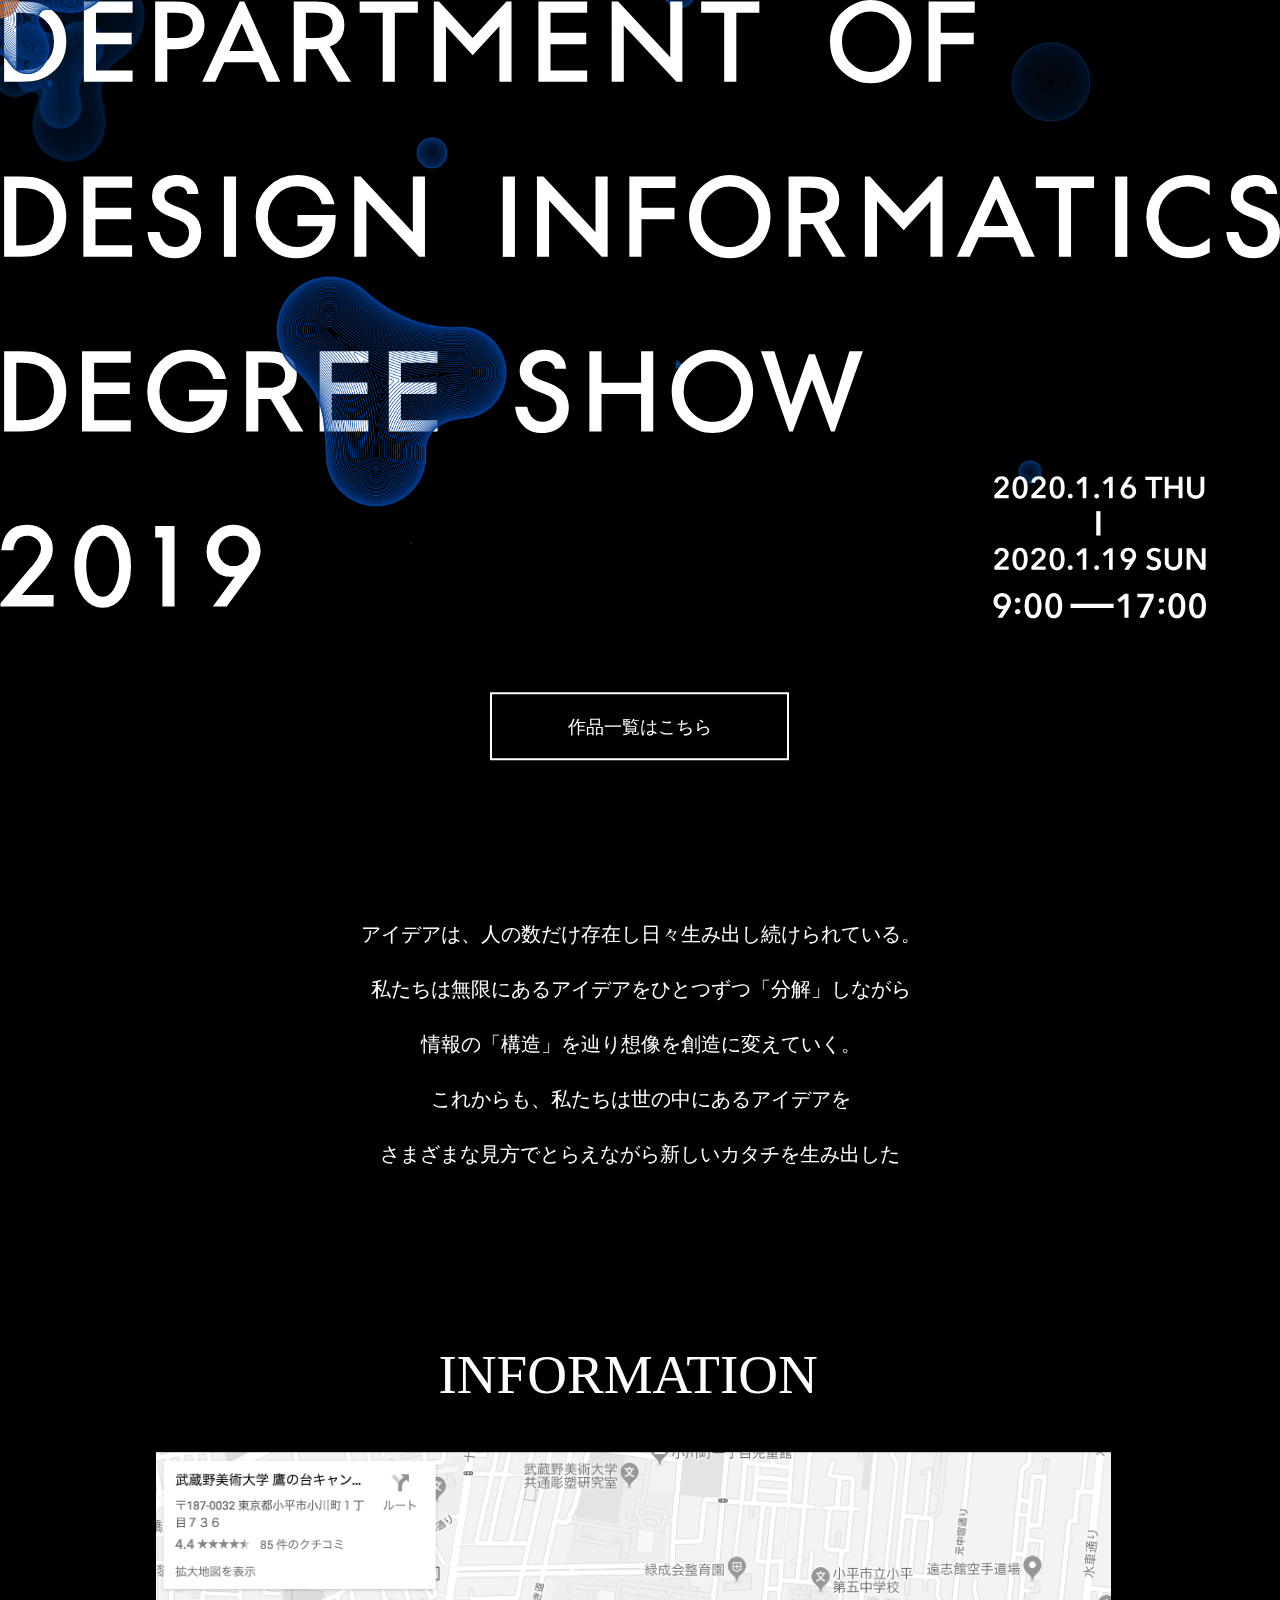
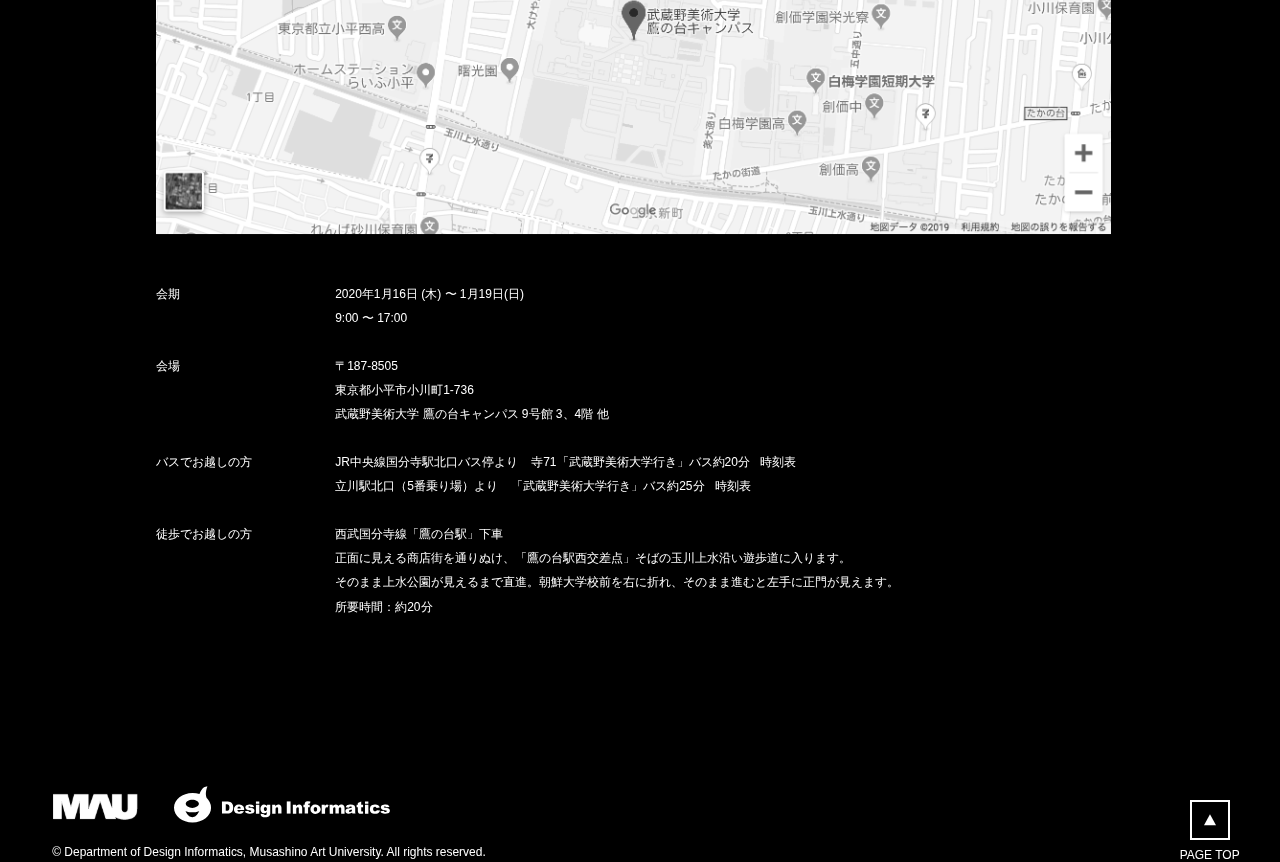
==== index.html @ 3bbe134b "Update index.html" ====
<!DOCTYPE html>
<html lang="ja">

<head>
    <meta charset="UTF-8">
    <link rel="stylesheet" href="style.css">
    <script src="https://ajax.googleapis.com/ajax/libs/jquery/3.4.1/jquery.min.js"></script>
    <title>test</title>
</head>

<body>
    <a href="index.html" class="button-works">
       
   </a>
    <div class="hov1"></div>
    <div class="hov2"></div>
    <div class="hov3"></div>
    <div class="hov4"></div>
    <div class="hov5"></div>
    <video src="mv2.mp4" class="bg1" loop autoplay muted></video>
    <img src="2019.11.13.svg">
    <script>
        if (!navigator.userAgent.match(/(iPhone|iPad|iPod|Android)/)) {
            $(function() {
                var body = document.body;
                var cursor = document.createElement("div");
                var stalker = document.createElement("img");
                var stalker2 = document.createElement("img");
                var stalker3 = document.createElement("img");
                var stalker4 = document.createElement("img");
                var stalker5 = document.createElement("img");
                stalker.setAttribute("src", "img/ball.png");
                stalker2.setAttribute("src", "img/ball2.png");
                stalker3.setAttribute("src", "img/ball3.png");
                stalker4.setAttribute("src", "img/ball8.png");
                stalker5.setAttribute("src", "img/ball5.png");
                cursor.id = "cursor";
                stalker.id = "stalker";
                stalker2.id = "stalker2";
                stalker3.id = "stalker3";
                stalker4.id = "stalker4";
                stalker5.id = "stalker5";
                body.appendChild(cursor);
                body.appendChild(stalker);
                body.appendChild(stalker2);
                body.appendChild(stalker3);
                body.appendChild(stalker4);
                body.appendChild(stalker5);
                body.addEventListener("mousemove", function(e) {
                    cursor.style.left = e.clientX + "px";
                    cursor.style.top = e.clientY + "px";
                    stalker.style.left = e.clientX + "px";
                    stalker.style.top = e.clientY + "px";
                    stalker2.style.left = e.clientX + "px";
                    stalker2.style.top = e.clientY + "px";
                    stalker3.style.left = e.clientX + "px";
                    stalker3.style.top = e.clientY + "px";
                    stalker4.style.left = e.clientX + "px";
                    stalker4.style.top = e.clientY + "px";
                    stalker5.style.left = e.clientX + "px";
                    stalker5.style.top = e.clientY + "px";
                }, false);

                $(".hov1").on("mouseenter", function() {
                    $('#stalker2').addClass("active");
                });
                 $(".hov2").on("mouseenter", function() {
                    $('#stalker').addClass("active");
                });
                 $(".hov3").on("mouseenter", function() {
                    $('#stalker3').addClass("active");
                });
                 $(".hov4").on("mouseenter", function() {
                    $('#stalker4').addClass("active");
                });
                 $(".hov5").on("mouseenter", function() {
                    $('#stalker5').addClass("active");
                });
                
                
                $(".hov1").on("mouseleave", function() {
                    $('#cursor').removeClass("active");
                    $('#stalker2').removeClass("active");
                });
                $(".hov2").on("mouseleave", function() {
                    $('#cursor').removeClass("active");
                    $('#stalker').removeClass("active");
                });
                $(".hov3").on("mouseleave", function() {
                    $('#cursor').removeClass("active");
                    $('#stalker3').removeClass("active");
                });
                $(".hov4").on("mouseleave", function() {
                    $('#cursor').removeClass("active");
                    $('#stalker4').removeClass("active");
                });
                $(".hov5").on("mouseleave", function() {
                    $('#cursor').removeClass("active");
                    $('#stalker5').removeClass("active");
                });
                //                $(".hov2").on("mouseenter", function() {
                //                    $('#cursor').addClass("active");
                //                    $('#stalker2').addClass("active");
                //                });
                //
                //                $(".hov2").on("mouseleave", function() {
                //                    $('#cursor').removeClass("active");
                //                    $('#stalker2').removeClass("active");
                //                });
                //                $(".hov3").on("mouseenter", function() {
                //                    $('#cursor').addClass("active");
                //                    $('#stalker3').addClass("active");
                //                });
                //
                //                $(".hov3").on("mouseleave", function() {
                //                    $('#cursor').removeClass("active");
                //                    $('#stalker3').removeClass("active");
                //                });

            });
        }

    </script>
</body>

</html>
---- style.css ----
* {
    margin: 0;
    padding: 0;
    overscroll-behavior: none;
        cursor: none;
}

html {
    background-color: #000;
}

.bg1 {
    position: fixed;
    width: 100vw;
    z-index: 1;
}

img {
    width: 100vw;
    position: absolute;
    z-index: 2;
}

#cursor {
    position: fixed;
    -webkit-transform: translate(-50%, -50%);
    transform: translate(-50%, -50%);
    background: #e2803d;
    width: 3vw;
    height: 3vw;
    opacity: 0.8;
    border-radius: 100%;
    pointer-events: none;
    z-index: 10;
}

/*
#cursor.active {
    transform: scale(0);
    z-index: 10;
}
*/

#stalker {
    position: fixed;
    -webkit-transform: scale(1) translate(-50%, -50%);
    transform: scale(1) translate(-50%, -50%);
    width: 18vw;
    height: 18vw;
    transition: 7s;
    pointer-events: none;
    z-index: 10;
}
#stalker2 {
    position: fixed;
    -webkit-transform: scale(1) translate(-120%, -120%);
    transform: scale(1) translate(-120%, -120%);
    width: 18vw;
    height: 18vw;
    transition: 12s;
    pointer-events: none;
    z-index: 10;
}
#stalker3 {
    position: fixed;
    -webkit-transform: scale(1) translate(120%, 120%);
    transform: scale(1) translate(120%, 120%);
    width: 18vw;
    height: 18vw;
    transition: 11s;
    pointer-events: none;
    z-index: 10;
}
#stalker4 {
    position: fixed;
    -webkit-transform: scale(1) translate(-140%, 60%);
    transform: scale(1) translate(-140%, 60%);
    width: 18vw;
    height: 18vw;
    transition: 13s;
    pointer-events: none;
    z-index: 10;
}
#stalker5 {
    position: fixed;
    -webkit-transform: scale(1) translate(180%, -100%);
    transform: scale(1) translate(180%, -100%);
    width: 18vw;
    height: 18vw;
    transition: 14s;
    pointer-events: none;
    z-index: 10;
}

#stalker.active {
    -webkit-transform: translate(50%, 50%) scale(1.9);
    transform: translate(50%, 50%) scale(1.9);
    transition: 8s;
    z-index: 10;
}
#stalker2.active {
    -webkit-transform: translate(-150%, -150%) scale(1.9);
    transform: translate(-150%, -150%) scale(1.9);
    transition: 8s;
    z-index: 10;
}
#stalker3.active {
    -webkit-transform: translate(50%, 70%) scale(1.9);
    transform: translate(50%, 70%) scale(1.9);
    transition: 8s;
    z-index: 10;
}
#stalker4.active {
    -webkit-transform: translate(-50%, -120%) scale(1.9);
    transform: translate(50%, -120%) scale(1.9);
    transition: 8s;
    z-index: 10;
}
#stalker5.active {
    -webkit-transform: translate(50%, 50%) scale(1.9);
    transform: translate(50%, 50%) scale(1.9);
    transition: 8s;
    z-index: 10;
}

.hov1{
    position: fixed;
    margin-top: 5vw;
    width: 100vw;
    height: 14vw;
/*    background-color: #fff;*/
    z-index: 11;
}
.hov2{
    position: fixed;
    margin-top: 19vw;
    width: 100vw;
    height: 13vw;
/*    background-color: #fff;*/
    z-index: 11;
}
.hov3{
    position: fixed;
    margin-top: 32vw;
    width: 100vw;
    height: 14vw;
/*    background-color: #fff;*/
    z-index: 11;
}
.hov4{
    position: fixed;
    width: 23vw;
    height: 100vw;
/*    background-color: #fff;*/
    z-index: 11;
}
.hov5{
    position: fixed;
    margin-left: 77vw;
    width: 23vw;
    height: 100vw;
/*    background-color: #fff;*/
    z-index: 11;
}
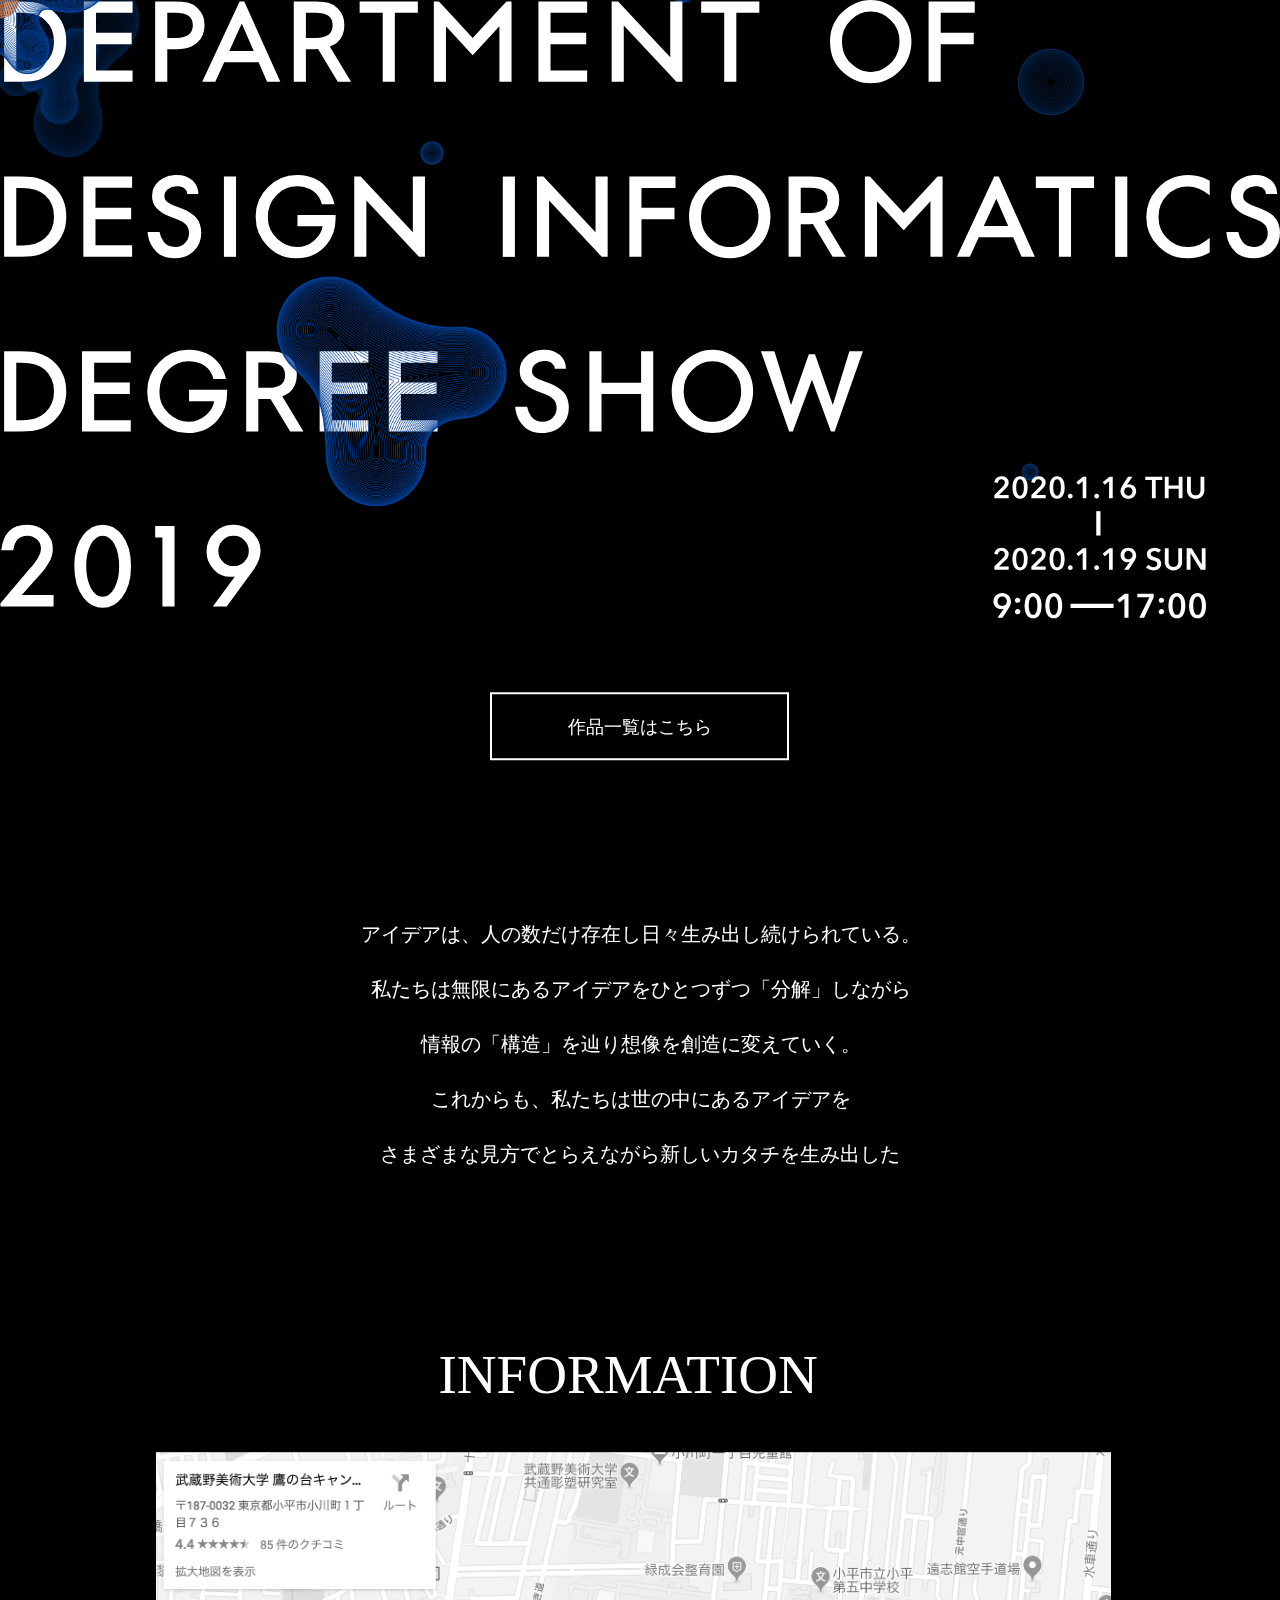
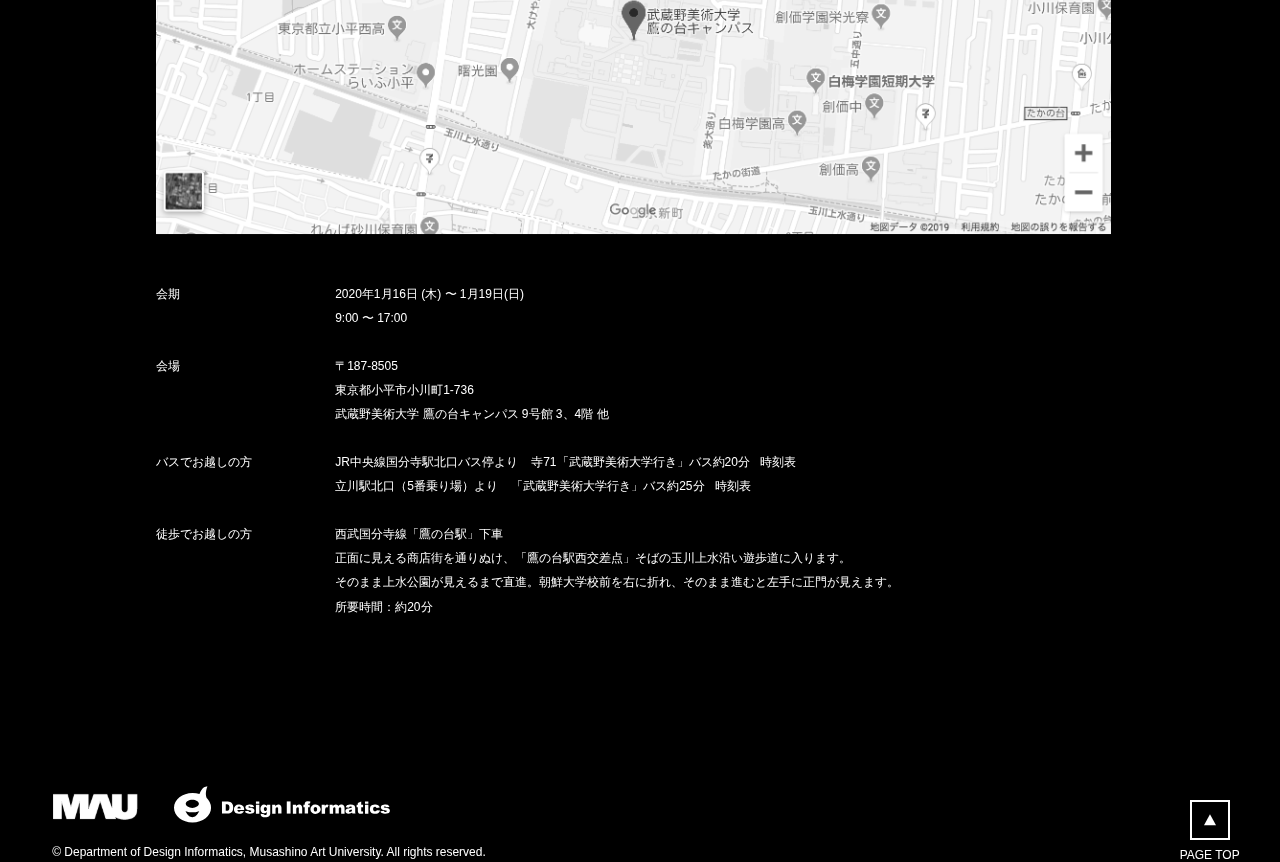
==== commit da1ebc69: "Update index.html" ====
--- a/index.html
+++ b/index.html
@@ -9,7 +9,7 @@
 </head>
 
 <body>
-    <a href="index.html" class="button-works">
+    <a href="2.html" class="button-works">
        
    </a>
     <div class="hov1"></div>
--- a/style.css
+++ b/style.css
@@ -99,8 +99,8 @@
     z-index: 10;
 }
 #stalker2.active {
-    -webkit-transform: translate(-150%, -150%) scale(1.9);
-    transform: translate(-150%, -150%) scale(1.9);
+    -webkit-transform: translate(-180%, -150%) scale(1.9);
+    transform: translate(-180%, -150%) scale(1.9);
     transition: 8s;
     z-index: 10;
 }
@@ -111,8 +111,8 @@
     z-index: 10;
 }
 #stalker4.active {
-    -webkit-transform: translate(-50%, -120%) scale(1.9);
-    transform: translate(50%, -120%) scale(1.9);
+    -webkit-transform: translate(-90%, -70%) scale(1.4);
+    transform: translate(-90%, -70%) scale(1.4);
     transition: 8s;
     z-index: 10;
 }
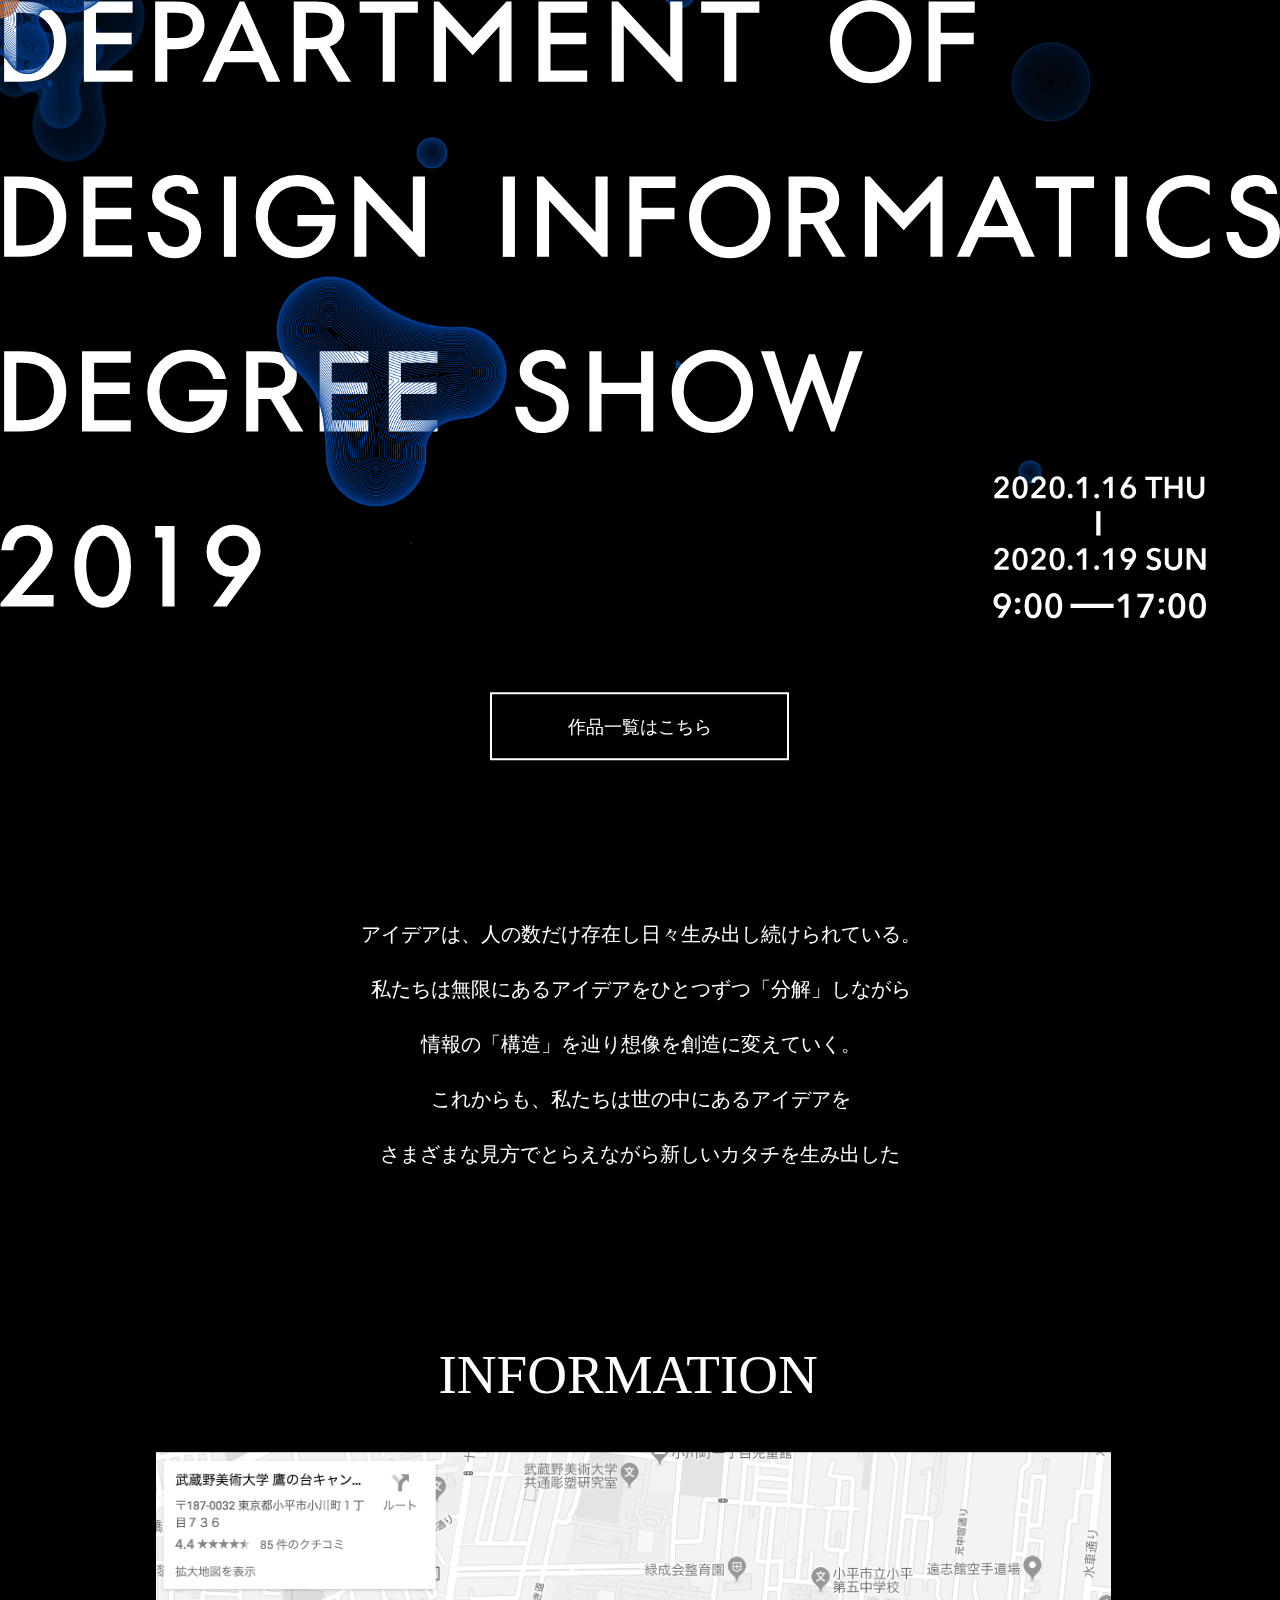
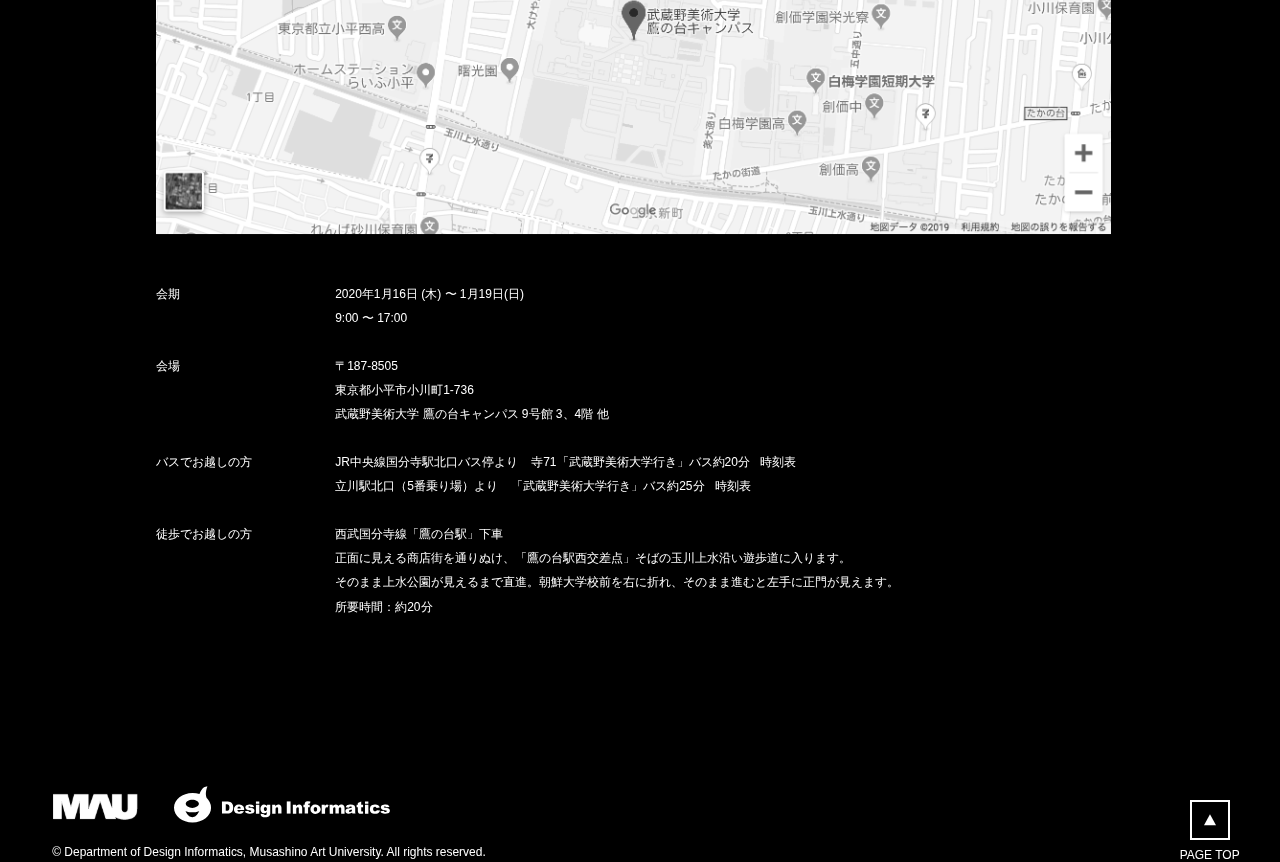
==== commit 87d2d4ef: "Update index.html" ====
--- a/index.html
+++ b/index.html
@@ -9,8 +9,7 @@
 </head>
 
 <body>
-    <a href="2.html" class="button-works">
-       
+    <a href="index.html" class="button-works">
    </a>
     <div class="hov1"></div>
     <div class="hov2"></div>
@@ -60,7 +59,10 @@
                     stalker5.style.left = e.clientX + "px";
                     stalker5.style.top = e.clientY + "px";
                 }, false);
-
+                
+                $("a").on("mouseenter", function() {
+                    $('#cursor').addClass("active");
+                });
                 $(".hov1").on("mouseenter", function() {
                     $('#stalker2').addClass("active");
                 });
@@ -78,24 +80,22 @@
                 });
                 
                 
+                $("a").on("mouseleave", function() {
+                    $('#cursor').removeClass("active");
+                });
                 $(".hov1").on("mouseleave", function() {
-                    $('#cursor').removeClass("active");
                     $('#stalker2').removeClass("active");
                 });
                 $(".hov2").on("mouseleave", function() {
-                    $('#cursor').removeClass("active");
                     $('#stalker').removeClass("active");
                 });
                 $(".hov3").on("mouseleave", function() {
-                    $('#cursor').removeClass("active");
                     $('#stalker3').removeClass("active");
                 });
                 $(".hov4").on("mouseleave", function() {
-                    $('#cursor').removeClass("active");
                     $('#stalker4').removeClass("active");
                 });
                 $(".hov5").on("mouseleave", function() {
-                    $('#cursor').removeClass("active");
                     $('#stalker5').removeClass("active");
                 });
                 //                $(".hov2").on("mouseenter", function() {
--- a/style.css
+++ b/style.css
@@ -34,12 +34,11 @@
     z-index: 10;
 }
 
-/*
 #cursor.active {
-    transform: scale(0);
+    transform: scale(2);
+    transition: 0.2s;
     z-index: 10;
 }
-*/
 
 #stalker {
     position: fixed;
@@ -111,8 +110,8 @@
     z-index: 10;
 }
 #stalker4.active {
-    -webkit-transform: translate(-90%, -70%) scale(1.4);
-    transform: translate(-90%, -70%) scale(1.4);
+    -webkit-transform: translate(-90%, -70%) scale(1.3);
+    transform: translate(-90%, -70%) scale(1.3);
     transition: 8s;
     z-index: 10;
 }
@@ -162,3 +161,12 @@
 /*    background-color: #fff;*/
     z-index: 11;
 }
+a{
+    position: fixed;
+    right: 0;
+    bottom: 0;
+    width: 10vw;
+    height: 10vw;
+/*    background-color: #fff;*/
+    z-index: 12;
+}
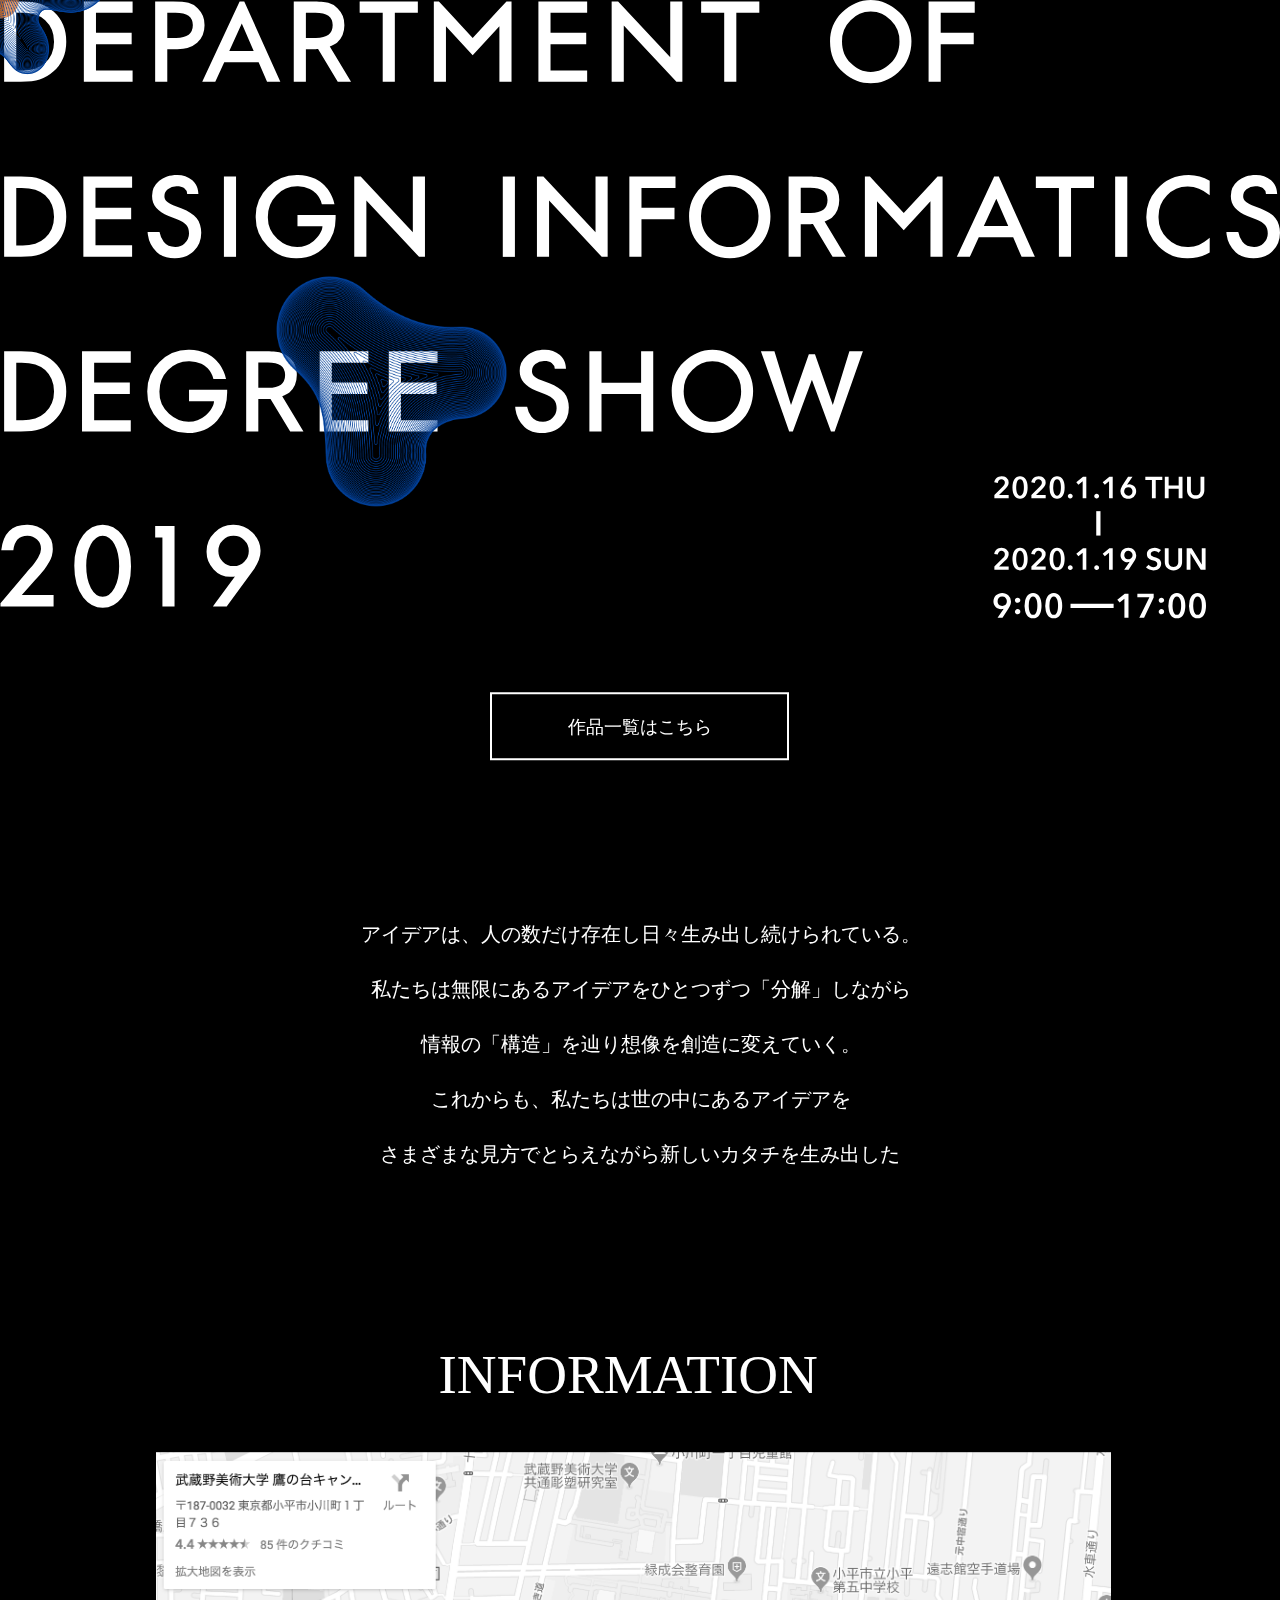
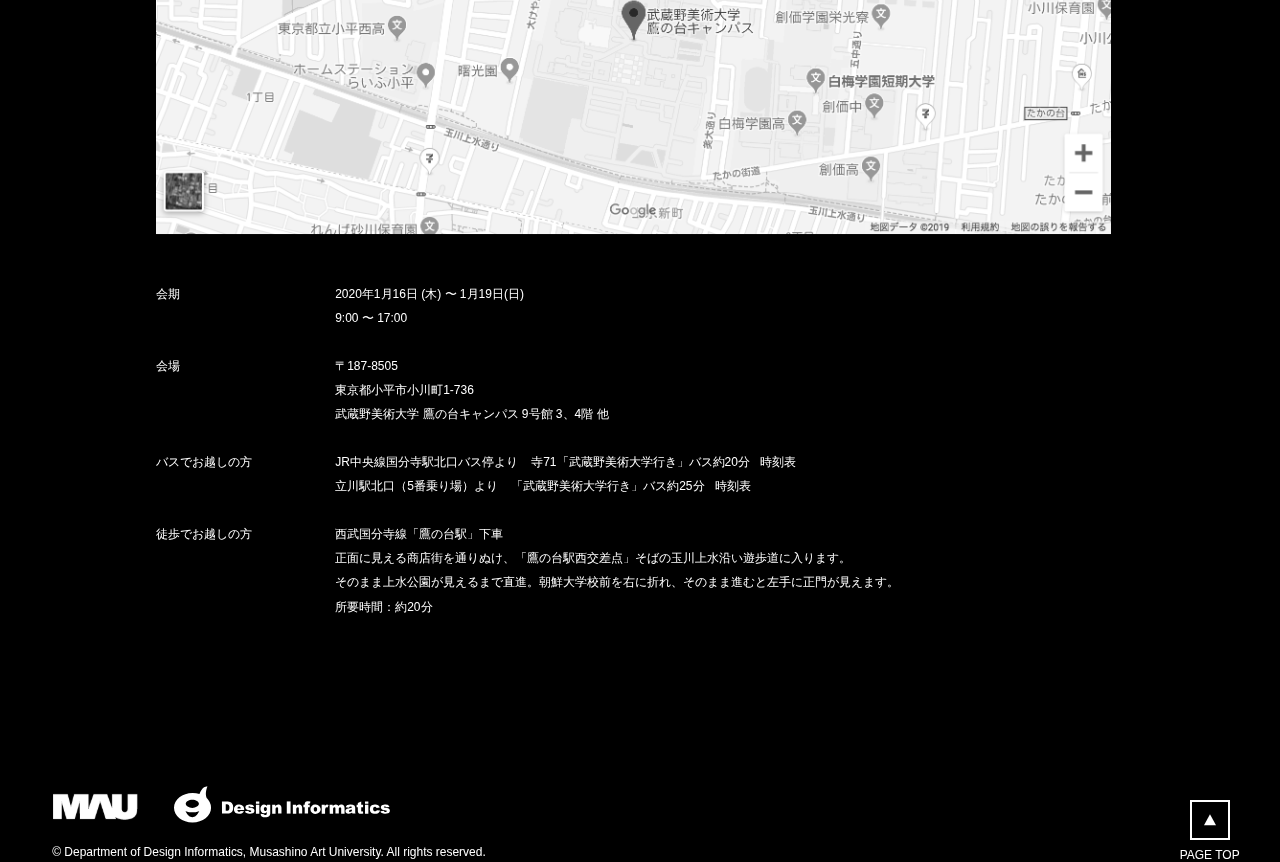
==== commit 71b371c8: "Update index.html" ====
--- a/index.html
+++ b/index.html
@@ -9,14 +9,14 @@
 </head>
 
 <body>
-    <a href="index.html" class="button-works">
+    <a href="2.html" class="button-works">
    </a>
     <div class="hov1"></div>
     <div class="hov2"></div>
     <div class="hov3"></div>
     <div class="hov4"></div>
     <div class="hov5"></div>
-    <video src="mv2.mp4" class="bg1" loop autoplay muted></video>
+    <video src="mv2_1.mp4" class="bg1" loop autoplay muted></video>
     <img src="2019.11.13.svg">
     <script>
         if (!navigator.userAgent.match(/(iPhone|iPad|iPod|Android)/)) {
@@ -98,25 +98,7 @@
                 $(".hov5").on("mouseleave", function() {
                     $('#stalker5').removeClass("active");
                 });
-                //                $(".hov2").on("mouseenter", function() {
-                //                    $('#cursor').addClass("active");
-                //                    $('#stalker2').addClass("active");
-                //                });
-                //
-                //                $(".hov2").on("mouseleave", function() {
-                //                    $('#cursor').removeClass("active");
-                //                    $('#stalker2').removeClass("active");
-                //                });
-                //                $(".hov3").on("mouseenter", function() {
-                //                    $('#cursor').addClass("active");
-                //                    $('#stalker3').addClass("active");
-                //                });
-                //
-                //                $(".hov3").on("mouseleave", function() {
-                //                    $('#cursor').removeClass("active");
-                //                    $('#stalker3').removeClass("active");
-                //                });
-
+               
             });
         }
 
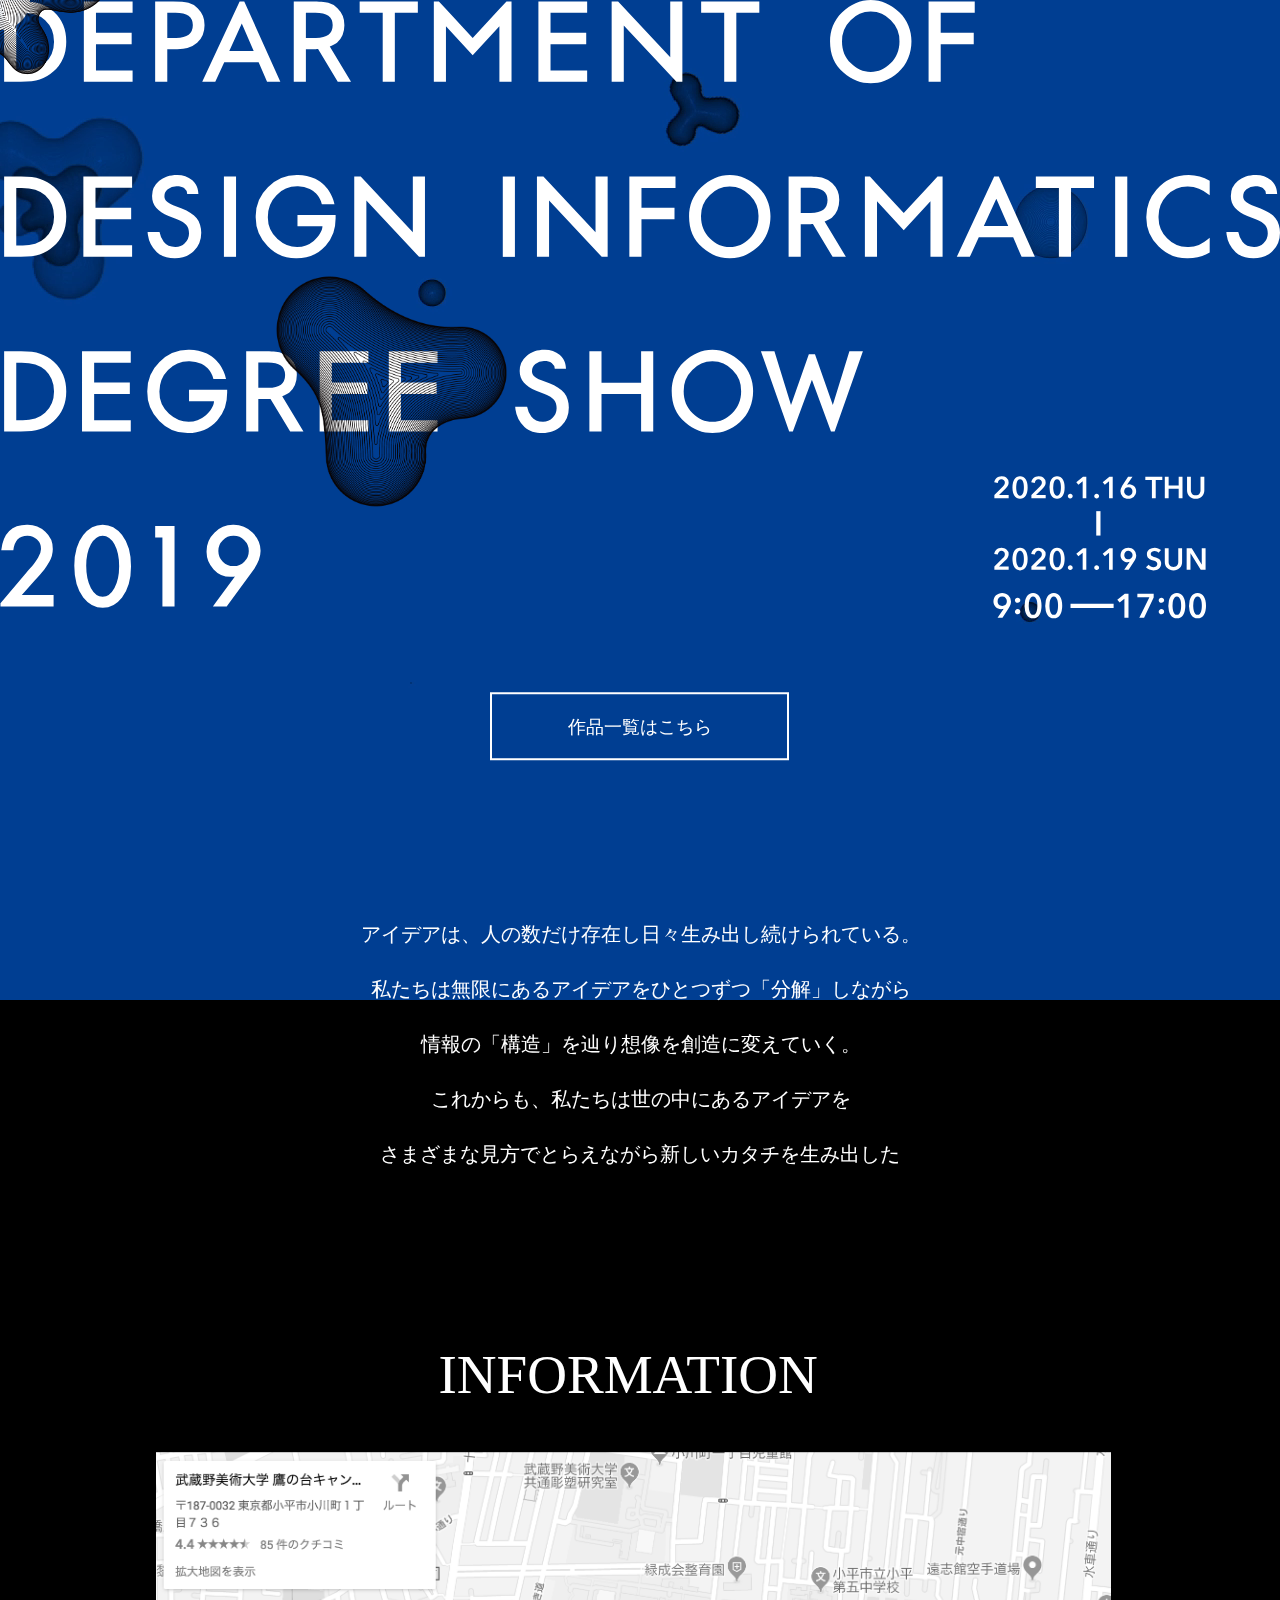
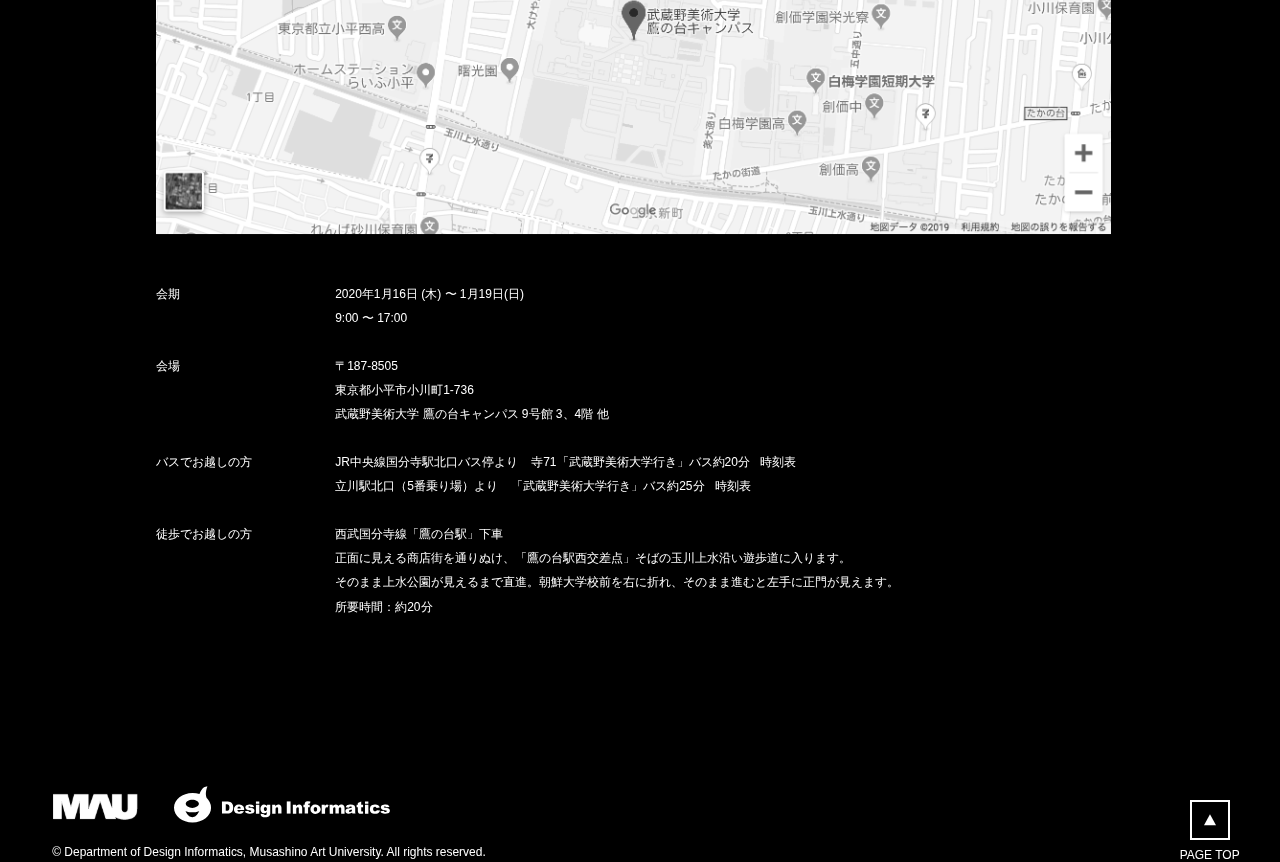
==== commit 0dc05df9: "Update index.html" ====
--- a/index.html
+++ b/index.html
@@ -16,7 +16,7 @@
     <div class="hov3"></div>
     <div class="hov4"></div>
     <div class="hov5"></div>
-    <video src="mv2_1.mp4" class="bg1" loop autoplay muted></video>
+    <video src="mv2-b.mp4" class="bg1" loop autoplay muted></video>
     <img src="2019.11.13.svg">
     <script>
         if (!navigator.userAgent.match(/(iPhone|iPad|iPod|Android)/)) {
@@ -28,11 +28,11 @@
                 var stalker3 = document.createElement("img");
                 var stalker4 = document.createElement("img");
                 var stalker5 = document.createElement("img");
-                stalker.setAttribute("src", "img/ball.png");
-                stalker2.setAttribute("src", "img/ball2.png");
-                stalker3.setAttribute("src", "img/ball3.png");
-                stalker4.setAttribute("src", "img/ball8.png");
-                stalker5.setAttribute("src", "img/ball5.png");
+                stalker.setAttribute("src", "img-b/ball.png");
+                stalker2.setAttribute("src", "img-b/ball2.png");
+                stalker3.setAttribute("src", "img-b/ball3.png");
+                stalker4.setAttribute("src", "img-b/ball8.png");
+                stalker5.setAttribute("src", "img-b/ball5.png");
                 cursor.id = "cursor";
                 stalker.id = "stalker";
                 stalker2.id = "stalker2";
--- a/style.css
+++ b/style.css
@@ -25,10 +25,11 @@
     position: fixed;
     -webkit-transform: translate(-50%, -50%);
     transform: translate(-50%, -50%);
-    background: #e2803d;
-    width: 3vw;
-    height: 3vw;
-    opacity: 0.8;
+/*     background: #e2803d; */
+    background: #fff;
+    width: 4.7vw;
+    height: 4.7vw;
+    opacity: 0.95;
     border-radius: 100%;
     pointer-events: none;
     z-index: 10;
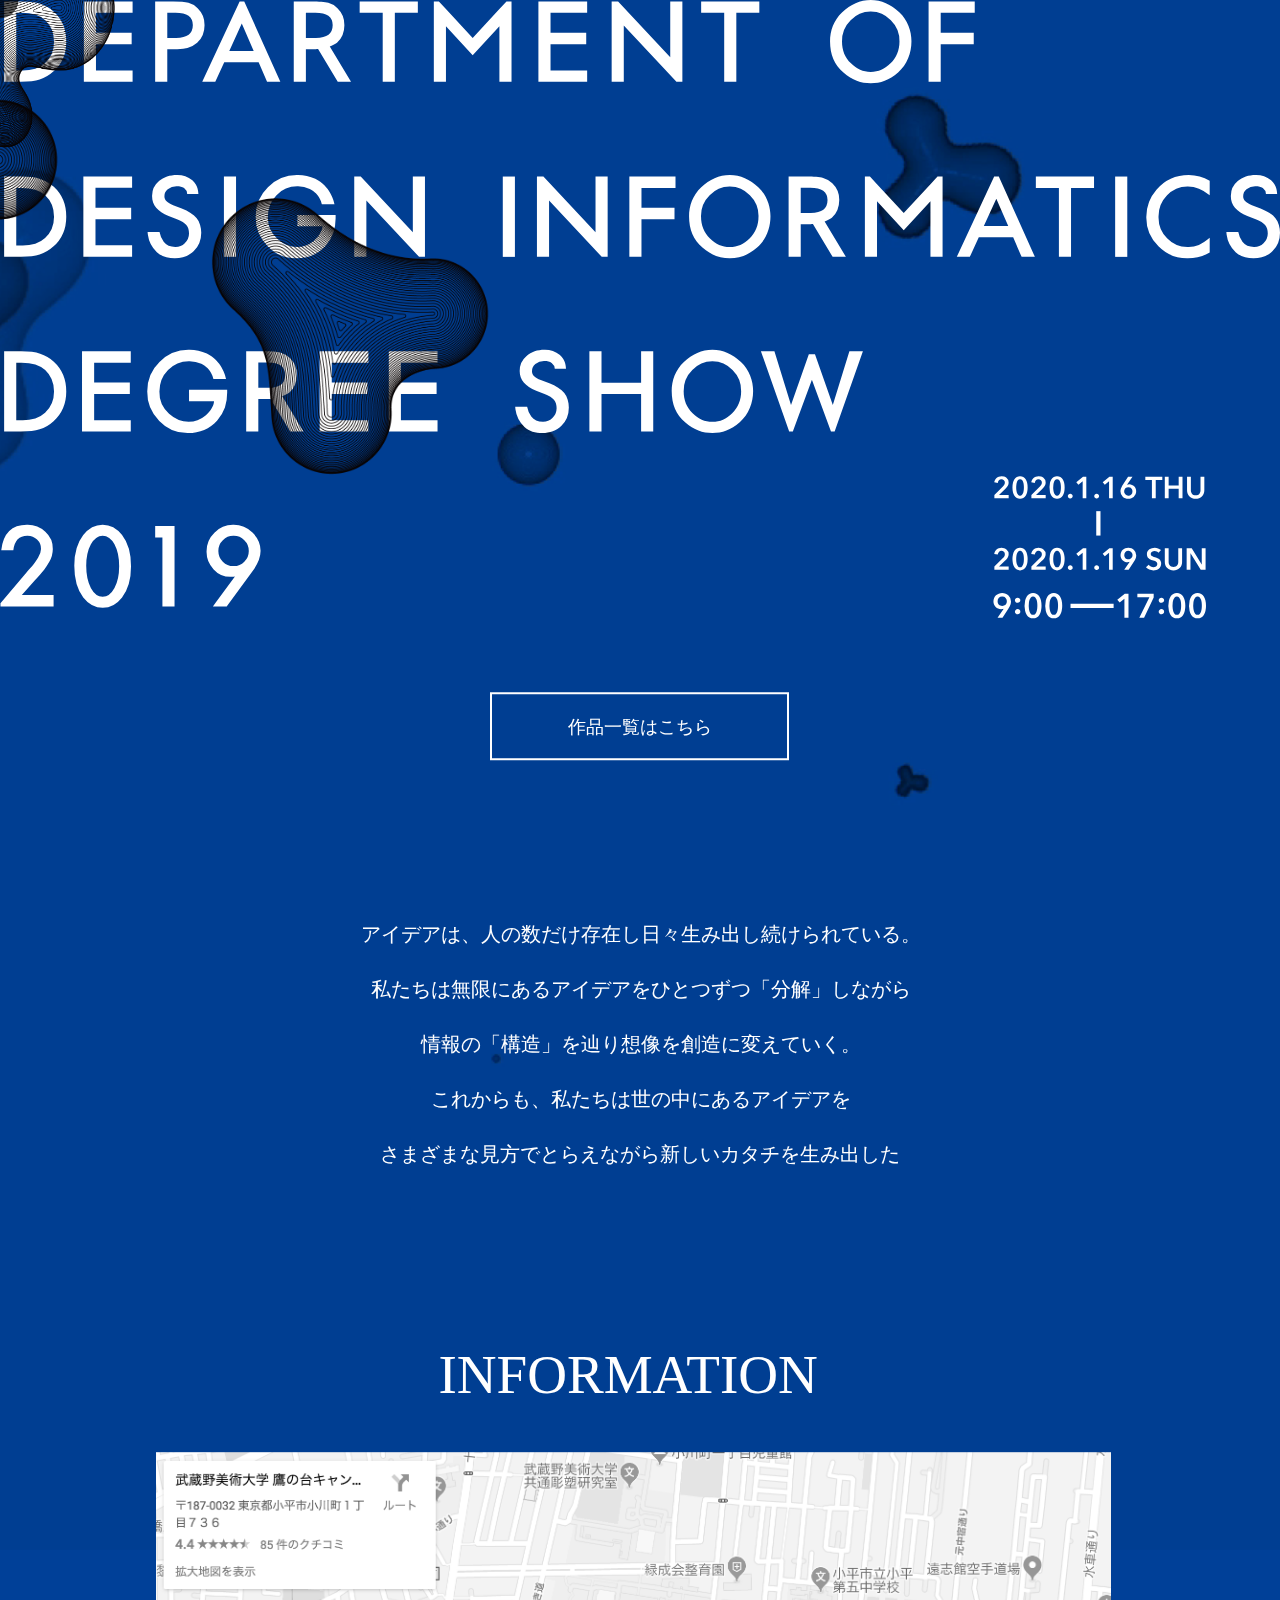
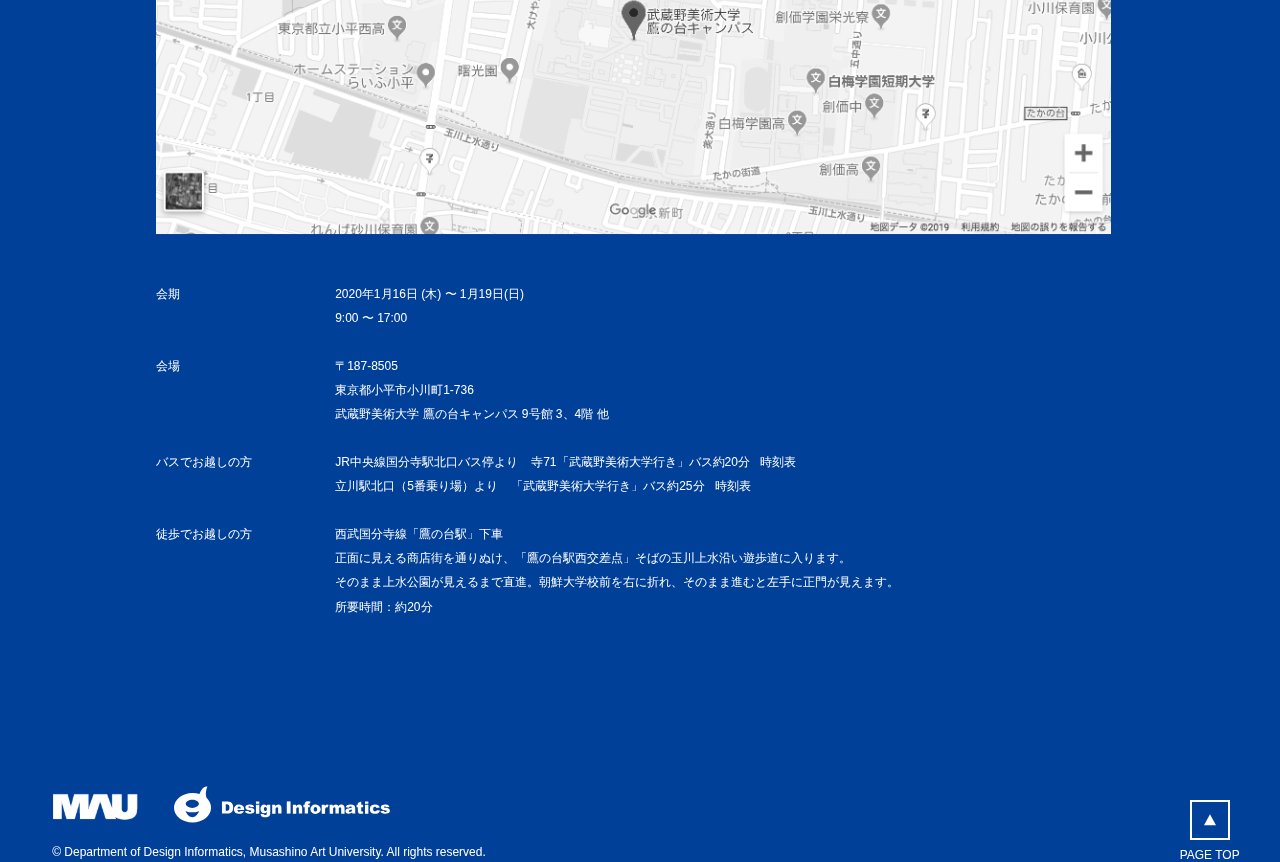
==== commit aac921f9: "Update index.html" ====
--- a/index.html
+++ b/index.html
@@ -9,8 +9,7 @@
 </head>
 
 <body>
-    <a href="2.html" class="button-works">
-   </a>
+   
     <div class="hov1"></div>
     <div class="hov2"></div>
     <div class="hov3"></div>
--- a/style.css
+++ b/style.css
@@ -6,12 +6,15 @@
 }
 
 html {
-    background-color: #000;
+    background-color: #004098;
+/*    background-color: #000;*/
 }
 
 .bg1 {
     position: fixed;
-    width: 100vw;
+    margin-left: -11vw;
+    width: 155vw;
+    opacity: 0.8;
     z-index: 1;
 }
 
@@ -25,14 +28,15 @@
     position: fixed;
     -webkit-transform: translate(-50%, -50%);
     transform: translate(-50%, -50%);
-/*     background: #e2803d; */
-    background: #fff;
-    width: 4.7vw;
-    height: 4.7vw;
-    opacity: 0.95;
+/*    background: #e2803d;*/
+    background: #000;
+    width: 2.9vw;
+    height: 2.9vw;
+    opacity: 0.65;
+/*    opacity: 0;*/
     border-radius: 100%;
     pointer-events: none;
-    z-index: 10;
+    z-index: 20;
 }
 
 #cursor.active {
@@ -43,8 +47,8 @@
 
 #stalker {
     position: fixed;
-    -webkit-transform: scale(1) translate(-50%, -50%);
-    transform: scale(1) translate(-50%, -50%);
+    -webkit-transform: scale(1.25) translate(-50%, -21%);
+    transform: scale(1.25) translate(-50%, -21%);
     width: 18vw;
     height: 18vw;
     transition: 7s;
@@ -53,8 +57,8 @@
 }
 #stalker2 {
     position: fixed;
-    -webkit-transform: scale(1) translate(-120%, -120%);
-    transform: scale(1) translate(-120%, -120%);
+    -webkit-transform: scale(1.2) translate(-200%, -120%);
+    transform: scale(1.2) translate(-200%, -120%);
     width: 18vw;
     height: 18vw;
     transition: 12s;
@@ -63,8 +67,8 @@
 }
 #stalker3 {
     position: fixed;
-    -webkit-transform: scale(1) translate(120%, 120%);
-    transform: scale(1) translate(120%, 120%);
+    -webkit-transform: scale(1.2) translate(85%, 80%);
+    transform: scale(1.2) translate(85%, 80%);
     width: 18vw;
     height: 18vw;
     transition: 11s;
@@ -73,8 +77,8 @@
 }
 #stalker4 {
     position: fixed;
-    -webkit-transform: scale(1) translate(-140%, 60%);
-    transform: scale(1) translate(-140%, 60%);
+    -webkit-transform: scale(1.2) translate(-140%, 90%);
+    transform: scale(1.2) translate(-140%, 90%);
     width: 18vw;
     height: 18vw;
     transition: 13s;
@@ -83,8 +87,8 @@
 }
 #stalker5 {
     position: fixed;
-    -webkit-transform: scale(1) translate(180%, -100%);
-    transform: scale(1) translate(180%, -100%);
+    -webkit-transform: scale(1.2) translate(150%, -100%);
+    transform: scale(1.2) translate(150%, -100%);
     width: 18vw;
     height: 18vw;
     transition: 14s;
@@ -93,32 +97,32 @@
 }
 
 #stalker.active {
-    -webkit-transform: translate(50%, 50%) scale(1.9);
-    transform: translate(50%, 50%) scale(1.9);
+    -webkit-transform: translate(-70%, -25%) scale(1.9);
+    transform: translate(-70%, -25%) scale(1.9);
     transition: 8s;
     z-index: 10;
 }
 #stalker2.active {
-    -webkit-transform: translate(-180%, -150%) scale(1.9);
-    transform: translate(-180%, -150%) scale(1.9);
+    -webkit-transform: translate(-140%, -120%) scale(1.9);
+    transform: translate(-140%, -120%) scale(1.9);
     transition: 8s;
     z-index: 10;
 }
 #stalker3.active {
-    -webkit-transform: translate(50%, 70%) scale(1.9);
-    transform: translate(50%, 70%) scale(1.9);
+    -webkit-transform: translate(50%, 60%) scale(1.9);
+    transform: translate(50%, 60%) scale(1.9);
     transition: 8s;
     z-index: 10;
 }
 #stalker4.active {
-    -webkit-transform: translate(-90%, -70%) scale(1.3);
-    transform: translate(-90%, -70%) scale(1.3);
+    -webkit-transform: translate(-90%, 30%) scale(1.3);
+    transform: translate(-90%, 30%) scale(1.3);
     transition: 8s;
     z-index: 10;
 }
 #stalker5.active {
-    -webkit-transform: translate(50%, 50%) scale(1.9);
-    transform: translate(50%, 50%) scale(1.9);
+    -webkit-transform: translate(50%, -50%) scale(1.9);
+    transform: translate(50%, -50%) scale(1.9);
     transition: 8s;
     z-index: 10;
 }
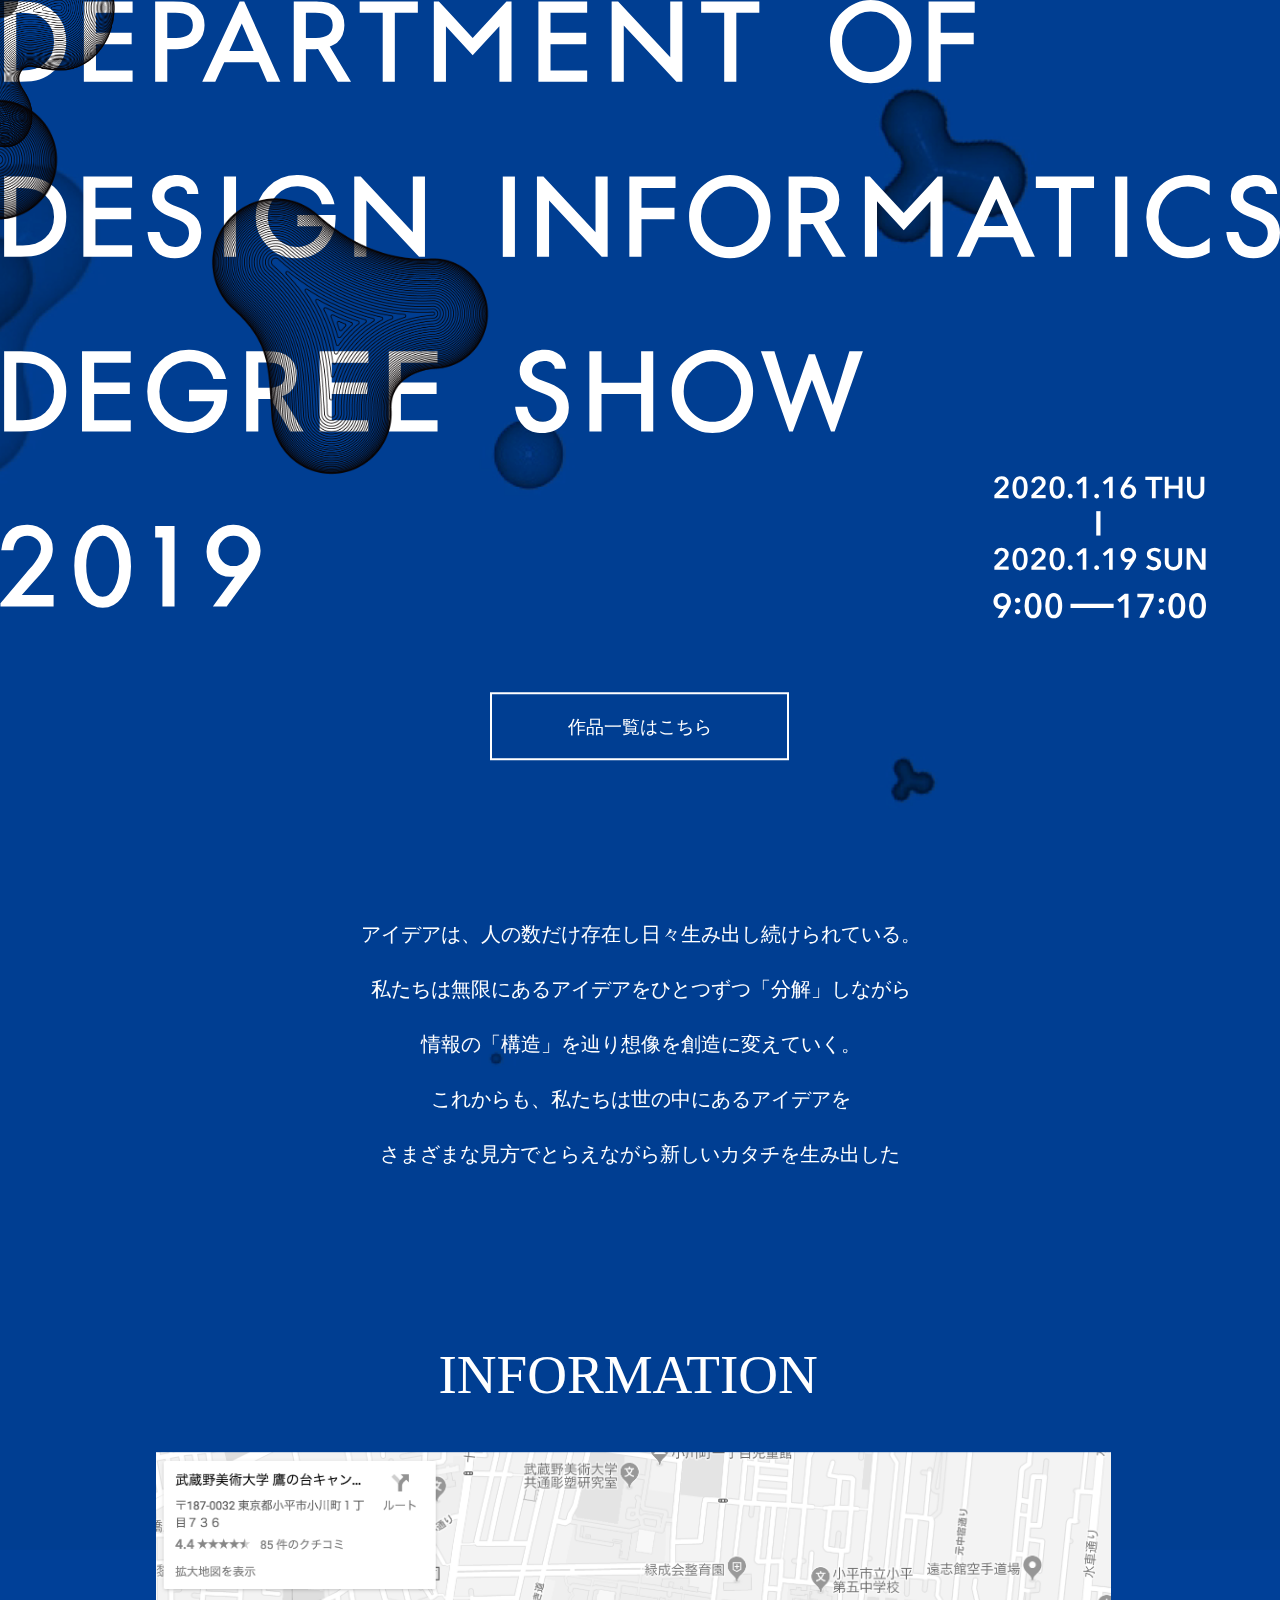
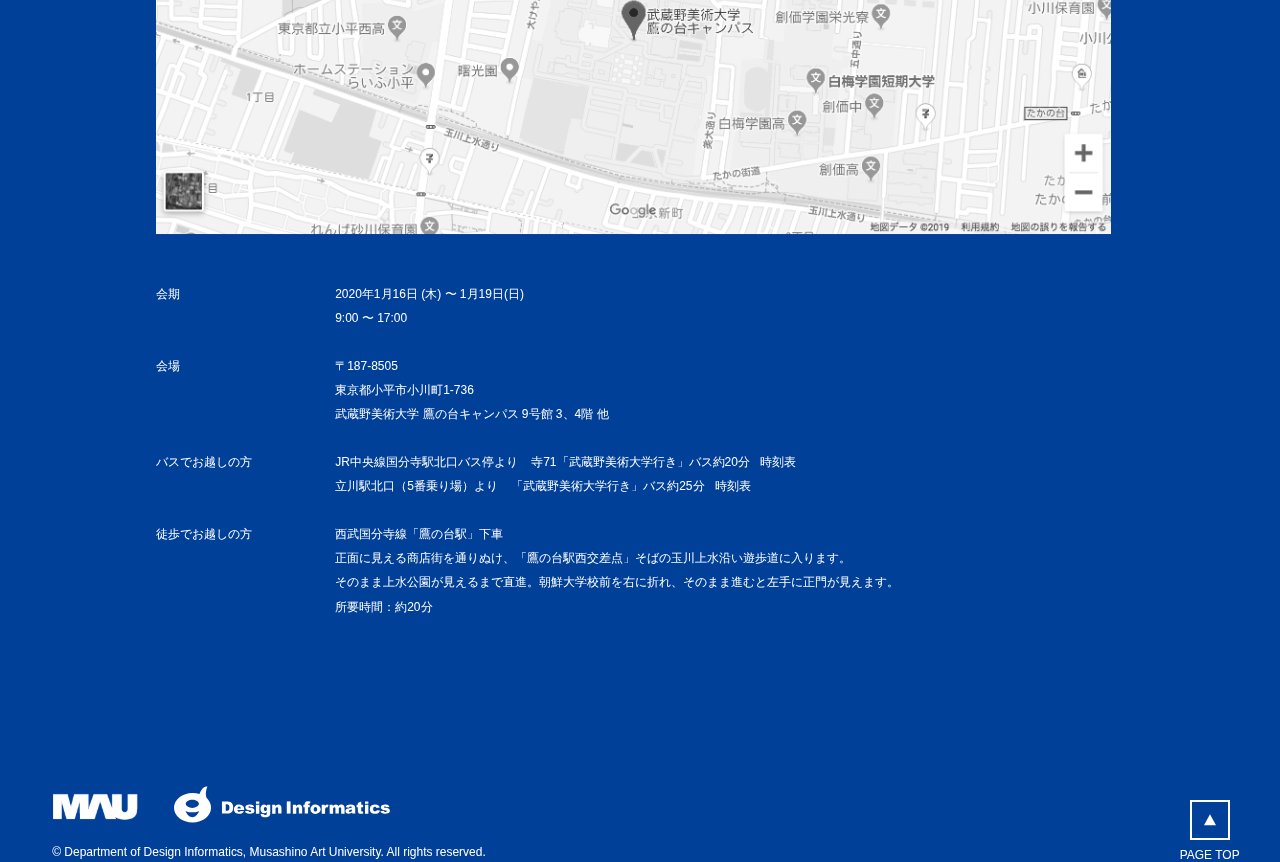
==== commit 3851efcf: "Update index.html" ====
--- a/index.html
+++ b/index.html
@@ -9,7 +9,8 @@
 </head>
 
 <body>
-   
+     <a href="2.html" class="button-works">
+   </a>
     <div class="hov1"></div>
     <div class="hov2"></div>
     <div class="hov3"></div>
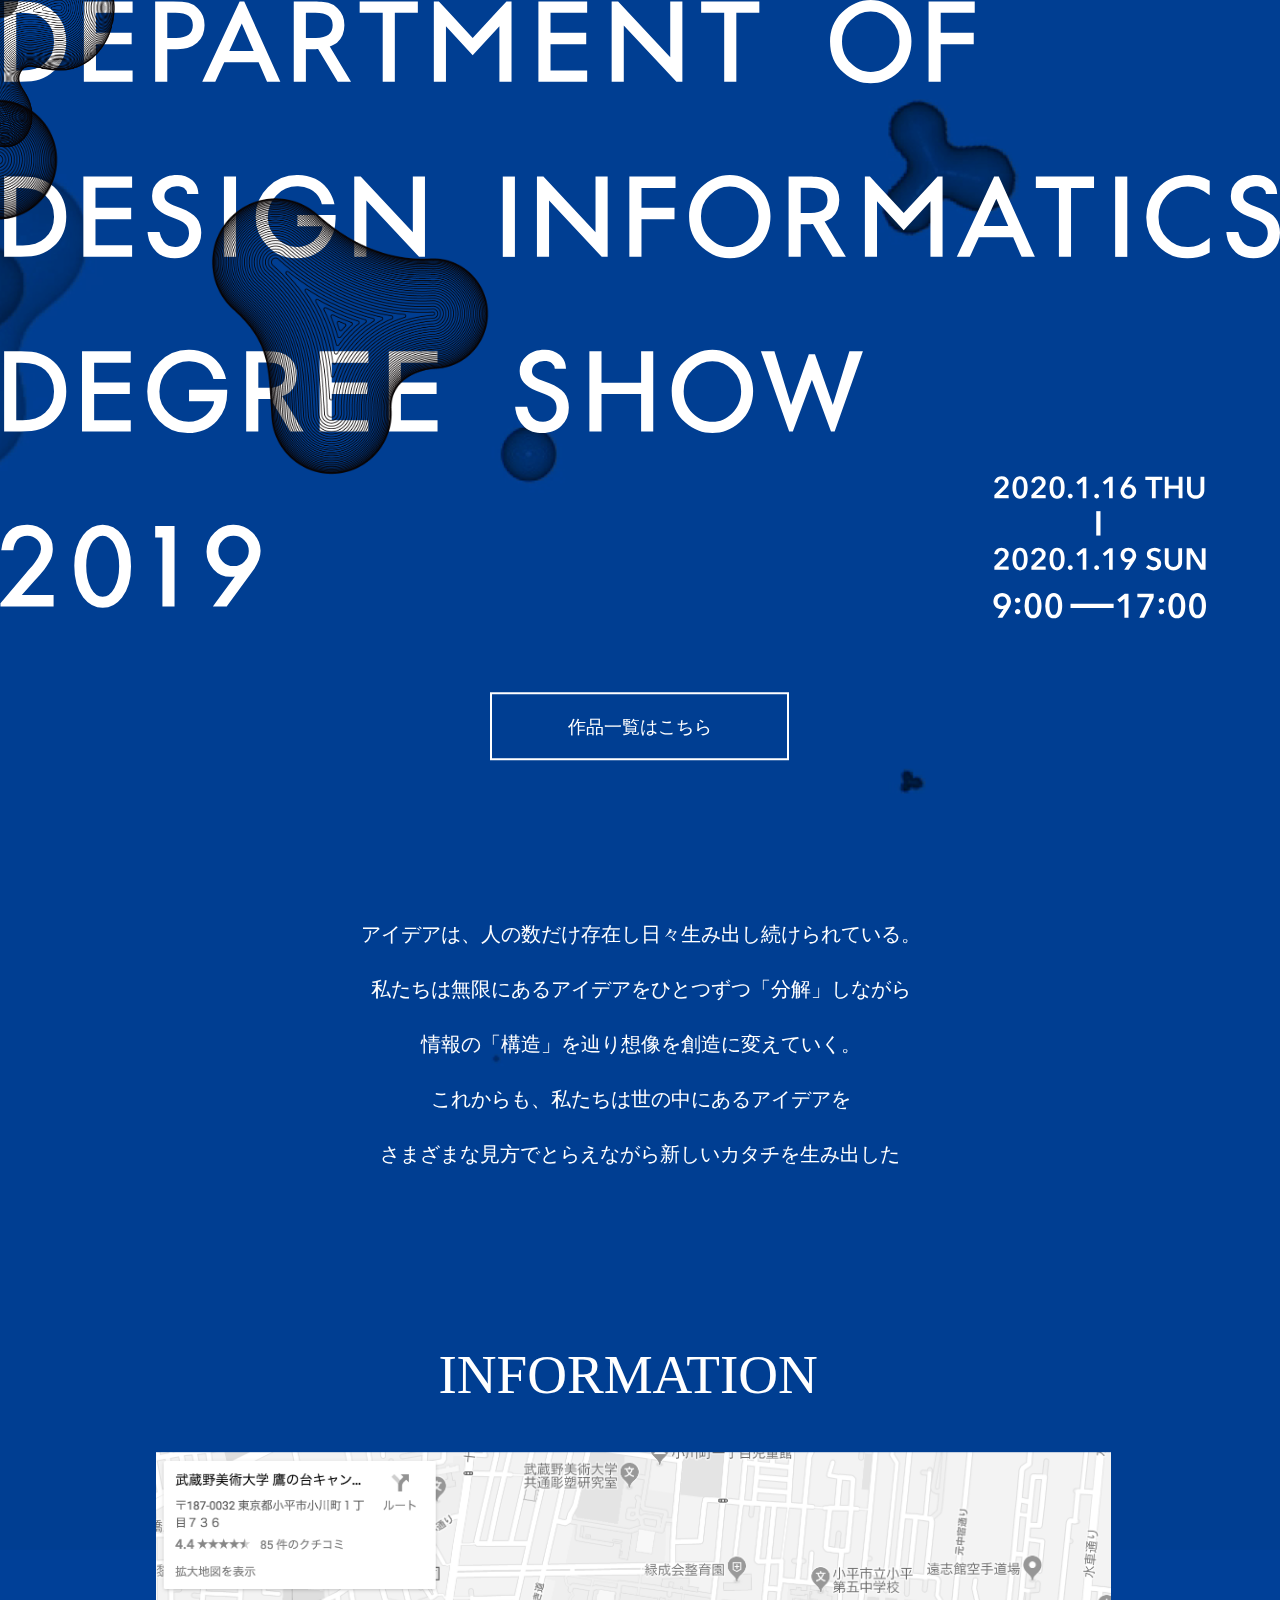
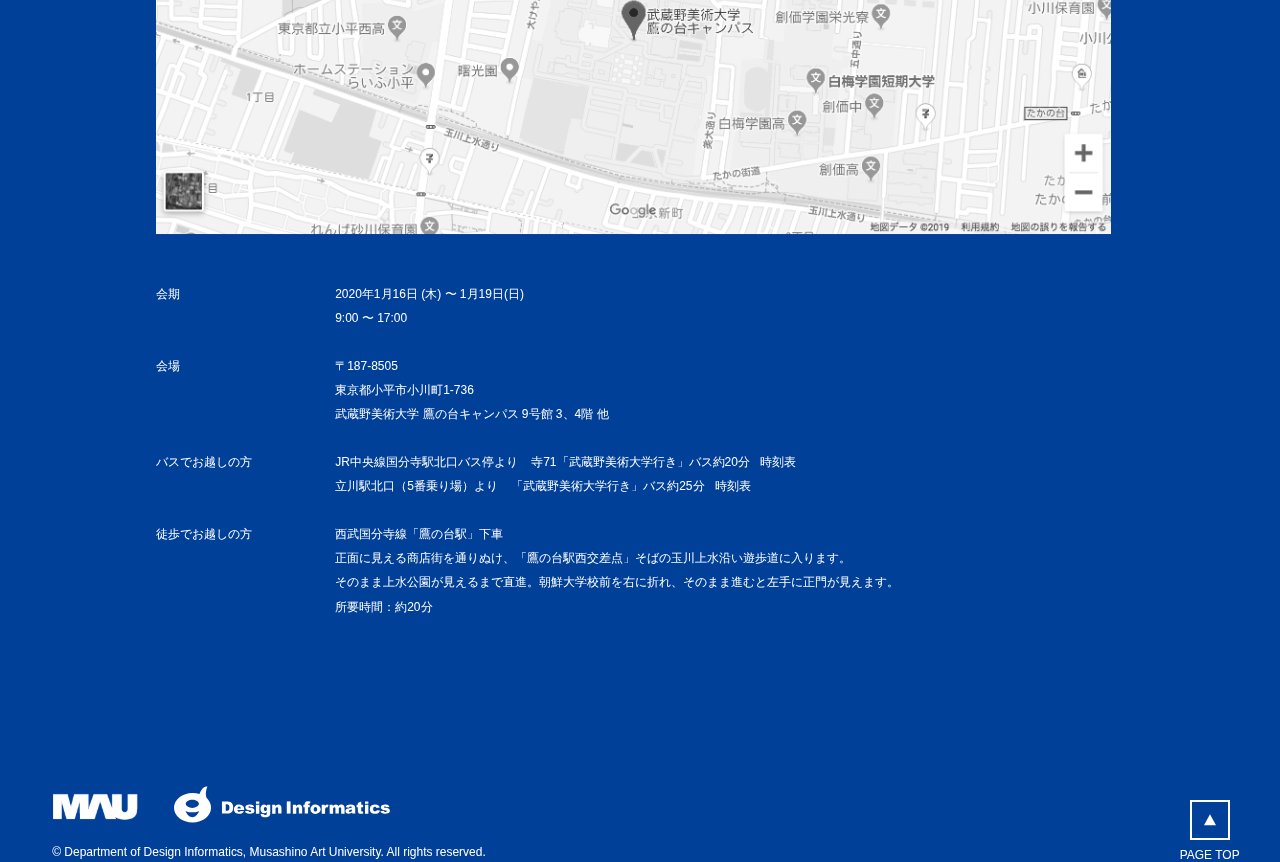
==== commit 398270de: "Update index.html" ====
--- a/index.html
+++ b/index.html
@@ -2,6 +2,16 @@
 <html lang="ja">
 
 <head>
+    <!-- Global site tag (gtag.js) - Google Analytics -->
+<script async src="https://www.googletagmanager.com/gtag/js?id=UA-158172158-1"></script>
+<script>
+  window.dataLayer = window.dataLayer || [];
+  function gtag(){dataLayer.push(arguments);}
+  gtag('js', new Date());
+
+  gtag('config', 'UA-158172158-1');
+</script>
+
     <meta charset="UTF-8">
     <link rel="stylesheet" href="style.css">
     <script src="https://ajax.googleapis.com/ajax/libs/jquery/3.4.1/jquery.min.js"></script>
